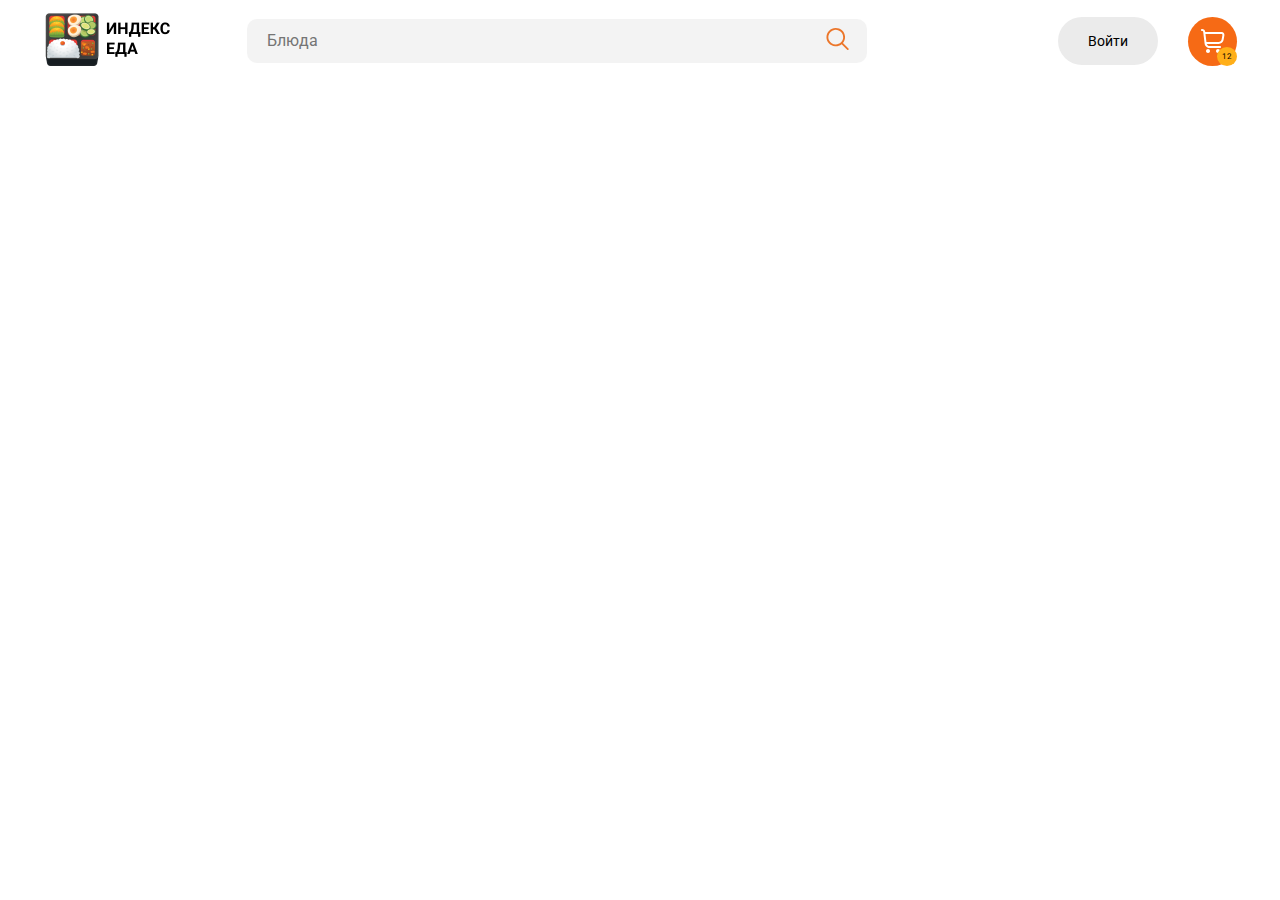
==== index.html @ 3b4c3430 "Add files via upload" ====
<!DOCTYPE html>
<html lang="ru">
<head>
  <meta charset="UTF-8">
  <meta http-equiv="X-UA-Compatible" content="IE=edge">
  <meta name="viewport" content="width=device-width, initial-scale=1.0">
  <title>Индекс Еда</title>
  <link rel="preconnect" href="https://fonts.googleapis.com">
  <link rel="preconnect" href="https://fonts.gstatic.com" crossorigin>
  <link href="https://fonts.googleapis.com/css2?family=Roboto:wght@400;500;700&display=swap" rel="stylesheet">
  <link rel="stylesheet" href="css/normalize.css" />
  <link rel="stylesheet" href="css/style.css" />
</head>
<body>
  <header class="header container">
    <a href="" class="logo">
      <img width="128" src="img/logo.png" alt="Лого: Индекс Еда" class="logo-image">
    </a>
    <form action="" class="search-form">
      <input class="search-input" type="search" placeholder="Блюда"> 
      <button class="search-button">
        <img src="img/search-icon.svg" alt="search-icon" class="search-icon">
      </button>
    </form>
    <div class="auth">
      <a href="" class="login">Войти</a>
    </div>
    <a href="" class="shopping-cart"><svg width="24" height="24" viewBox="0 0 24 24" fill="none" xmlns="http://www.w3.org/2000/svg">
      <g clip-path="url(#clip0_5:2)">
        <path
          d="M22.713 4.077C22.4317 3.73944 22.0796 3.46795 21.6815 3.28182C21.2835 3.09568 20.8494 2.99946 20.41 3H4.242L4.2 2.649C4.11405 1.91942 3.76338 1.24673 3.21449 0.758478C2.6656 0.270223 1.95663 0.000341793 1.222 0L1 0C0.734784 0 0.48043 0.105357 0.292893 0.292893C0.105357 0.48043 0 0.734784 0 1C0 1.26522 0.105357 1.51957 0.292893 1.70711C0.48043 1.89464 0.734784 2 1 2H1.222C1.46693 2.00003 1.70334 2.08996 1.88637 2.25272C2.06941 2.41547 2.18634 2.63975 2.215 2.883L3.591 14.583C3.73385 15.7998 4.31848 16.9218 5.23391 17.736C6.14934 18.5502 7.33185 19 8.557 19H19C19.2652 19 19.5196 18.8946 19.7071 18.7071C19.8946 18.5196 20 18.2652 20 18C20 17.7348 19.8946 17.4804 19.7071 17.2929C19.5196 17.1054 19.2652 17 19 17H8.557C7.93806 16.9983 7.3348 16.8051 6.82994 16.4471C6.32507 16.089 5.94331 15.5835 5.737 15H17.657C18.8293 15.0001 19.9643 14.5882 20.8638 13.8364C21.7633 13.0846 22.37 12.0407 22.578 10.887L23.363 6.533C23.4414 6.10101 23.4237 5.65707 23.3114 5.23264C23.1991 4.80821 22.9948 4.41368 22.713 4.077V4.077ZM21.4 6.178L20.614 10.532C20.4891 11.225 20.1245 11.852 19.5839 12.3032C19.0433 12.7544 18.3612 13.0011 17.657 13H5.419L4.478 5H20.41C20.5569 4.99912 20.7022 5.03062 20.8355 5.09226C20.9689 5.15389 21.087 5.24415 21.1815 5.35661C21.276 5.46907 21.3446 5.60097 21.3824 5.74294C21.4201 5.8849 21.4262 6.03344 21.4 6.178V6.178Z"
          fill="white" />
        <path
          d="M7.00012 24.0006C8.10469 24.0006 9.00011 23.1052 9.00011 22.0006C9.00011 20.8961 8.10469 20.0006 7.00012 20.0006C5.89555 20.0006 5.00012 20.8961 5.00012 22.0006C5.00012 23.1052 5.89555 24.0006 7.00012 24.0006Z"
          fill="white" />
        <path
          d="M17 24.0006C18.1046 24.0006 19 23.1052 19 22.0006C19 20.8961 18.1046 20.0006 17 20.0006C15.8954 20.0006 15 20.8961 15 22.0006C15 23.1052 15.8954 24.0006 17 24.0006Z"
          fill="white" />
      </g>
      <defs>
        <clipPath id="clip0_5:2">
          <rect width="24" height="24" fill="white" />
        </clipPath>
      </defs>
    </svg>
    <span class="shopping-counter">12</span>
</a>
    

  </header>
</body>
</html>
---- css/style.css ----
* {
  box-sizing: border-box;
}

body {
  font-family: "Roboto", sans-serif;
}

.container {
  max-width: 1194px;
  margin: auto;
}

.header {
  display: flex;
  align-items: center;
  padding: 10px 0;
}
.search-form {
  margin-left: 76px;
  background: rgba(238, 238, 238, 0.71);
  border-radius: 10px;
  display: flex;
  max-width: 620px;
  flex-grow: 1;
  position: relative;
}
.search-input {
  background-color: transparent;
  border: none;
  width: 100%;
  padding-left: 20px;
  padding-right: 20px;
  padding-top: 13px;
  padding-bottom: 13px;
}
.search-button {
  background-color: transparent;
  border: none;
  position: absolute;
  right: 0;
  top: 0;
  height: 100%;
  padding-left: 18px;
  padding-right: 18px;
  cursor: pointer;
}
.auth {
  margin-left: auto;
}
.login {
  background: #ebebeb;
  border-radius: 50px;
  padding: 16px 30px;
  display: block;
  text-decoration: none;
  font-size: 14px;
  line-height: 16px;
  color: #000000;
}

.shopping-cart {
  position: relative;
  text-decoration: none;
  width: 49px;
  height: 49px;
  border-radius: 50%;
  background: #f66a15;
  display: flex;
  align-items: center;
  justify-content: center;
  margin-left: 30px;
}
.shopping-counter {
  position: absolute;
  right: 0;
  bottom: 0;
  background: #ffaf19;
  font-size: 8px;
  line-height: 9px;
  color: #000000;
  display: block;
  padding: 5px;
  border-radius: 50%;
}
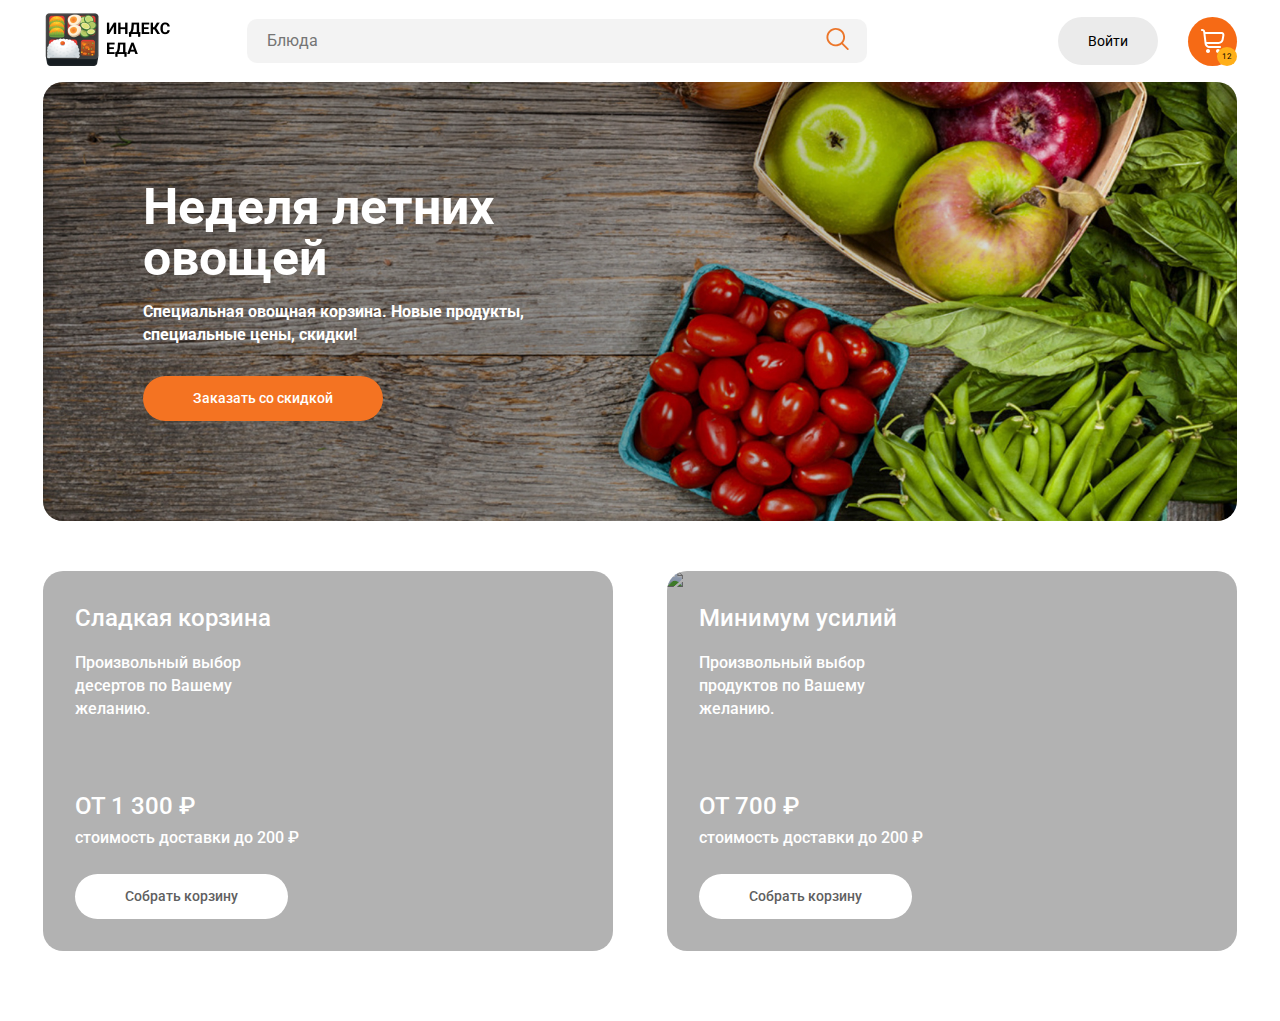
==== commit 746b4c4f: "Add files via upload" ====
--- a/index.html
+++ b/index.html
@@ -45,8 +45,54 @@
     </svg>
     <span class="shopping-counter">12</span>
 </a>
-    
-
   </header>
+  <main class="container">
+    <div class="slider">
+      <div class="slide slide-text-light slide-summer">
+        <div class="slide-content">
+          <h2 class="slide-title">Неделя летних овощей</h2>
+          <p class="slide-text">Специальная овощная корзина. Новые продукты,
+            специальные цены, скидки!</p>
+          <a href="" class="button button-primary">Заказать со скидкой</a>
+        </div>
+        <!-- /.slide-content-->
+      </div>
+      <!-- /.slide-->
+    </div>
+    <!-- /.slider-->
+    <div class="promo">
+      <section class="card card-text-light sweet-basket">
+        <div class="card-header">
+          <h3 class="card-title">Сладкая корзина</h3>
+          <p class="card-description">Произвольный выбор
+          десертов по Вашему
+          желанию.</p>
+        </div>
+        <!-- /.card-header-->
+        <div class="card-footer">
+          <strong class="card-price">ОТ 1 300 ₽</strong>
+          <span class="card-delivery">стоимость доставки до 200 ₽</span>
+          <a href="" class="button button-default">Собрать корзину</a>
+      
+        </div>
+        <!-- /.card-footer-->
+      </section>
+      <section class="card card-text-light">
+        <img src="img/minimum-effort.png" alt="минимум усилий" class="card-image">
+        <div class="card-header">
+          <h3 class="card-title">Минимум усилий</h3>
+          <p class="card-description">Произвольный выбор
+          продуктов по Вашему
+          желанию.</p>
+        </div>
+        <!-- /.cart-header-->
+        <div class="card-footer">
+          <strong class="card-price">ОТ 700 ₽</strong>
+          <span class="card-delivery">стоимость доставки до 200 ₽</span>
+          <a href="" class="button button-default">Собрать корзину</a>
+        </div>
+      </section>
+    </div>
+  </main>
 </body>
 </html>--- a/css/style.css
+++ b/css/style.css
@@ -83,3 +83,145 @@
   padding: 5px;
   border-radius: 50%;
 }
+.slide {
+  position: relative;
+  border-radius: 20px;
+  overflow: hidden;
+  min-height: 400px;
+  display: flex;
+  align-items: center;
+  padding: 100px;
+}
+.slide-text-light {
+  background-color: gray;
+  color: white;
+}
+.slide-content {
+  position: relative;
+  max-width: 400px;
+}
+.slide-title {
+  margin-top: 0;
+  margin-bottom: 15px;
+  font-weight: bold;
+  font-size: 50px;
+  line-height: 51px;
+}
+.slide-text {
+  font-weight: bold;
+  font-size: 16px;
+  line-height: 23px;
+  margin-bottom: 30px;
+}
+.button-primary {
+  background: #f47322;
+  color: #fff;
+}
+.button-default {
+  background-color: #fff;
+  color: #5f5f61;
+}
+.button {
+  border-radius: 25px;
+  padding: 11px 50px;
+  display: inline-block;
+  text-decoration: none;
+  font-style: normal;
+  font-weight: 500;
+  font-size: 14px;
+  line-height: 23px;
+}
+.slide-summer {
+  background-image: url("../img/summer.png");
+  background-repeat: no-repeat;
+  background-size: cover;
+}
+.slide:before {
+  content: "";
+  position: absolute;
+  left: 0;
+  right: 0;
+  top: 0;
+  bottom: 0;
+  width: 100%;
+  height: 100%;
+  background: linear-gradient(
+    90deg,
+    rgba(0, 0, 0, 0.43) 40.45%,
+    rgba(0, 0, 0, 0) 100%
+  );
+}
+.promo {
+  display: flex;
+  padding-top: 50px;
+  padding-bottom: 50px;
+  justify-content: space-between;
+  margin: -20px;
+}
+.card {
+  flex: 50%;
+  margin: 20px;
+  position: relative;
+  border-radius: 20px;
+  overflow: hidden;
+  padding: 32px;
+  max-width: 570px;
+  min-height: 380px;
+  display: flex;
+  flex-direction: column;
+  justify-content: space-between;
+}
+.card:before {
+  z-index: -1;
+  content: "";
+  position: absolute;
+  left: 0;
+  top: 0;
+  width: 100%;
+  height: 100%;
+  background: linear-gradient(0deg, rgba(0, 0, 0, 0.3), rgba(0, 0, 0, 0.3));
+}
+.card-text-light {
+  color: #fff;
+}
+.card-title {
+  font-weight: 500;
+  font-size: 24px;
+  line-height: 23px;
+  margin-top: 4px;
+  margin-bottom: 21px;
+}
+.card-description {
+  font-weight: 500;
+  font-size: 16px;
+  line-height: 23px;
+  max-width: 200px;
+}
+.card-price {
+  display: block;
+  font-weight: 500;
+  font-size: 24px;
+  line-height: 23px;
+  margin-bottom: 8px;
+}
+.card-delivery {
+  display: block;
+  font-weight: 500;
+  font-size: 16px;
+  line-height: 23px;
+  margin-bottom: 25px;
+}
+.sweet-basket {
+  background-image: url(../img/sweet-basket.png);
+  background-repeat: no-repeat;
+  background-size: cover;
+}
+.card-image {
+  position: absolute;
+  left: 0;
+  top: 0;
+  width: 100%;
+  height: 100%;
+  z-index: -2;
+  object-fit: cover;
+}
